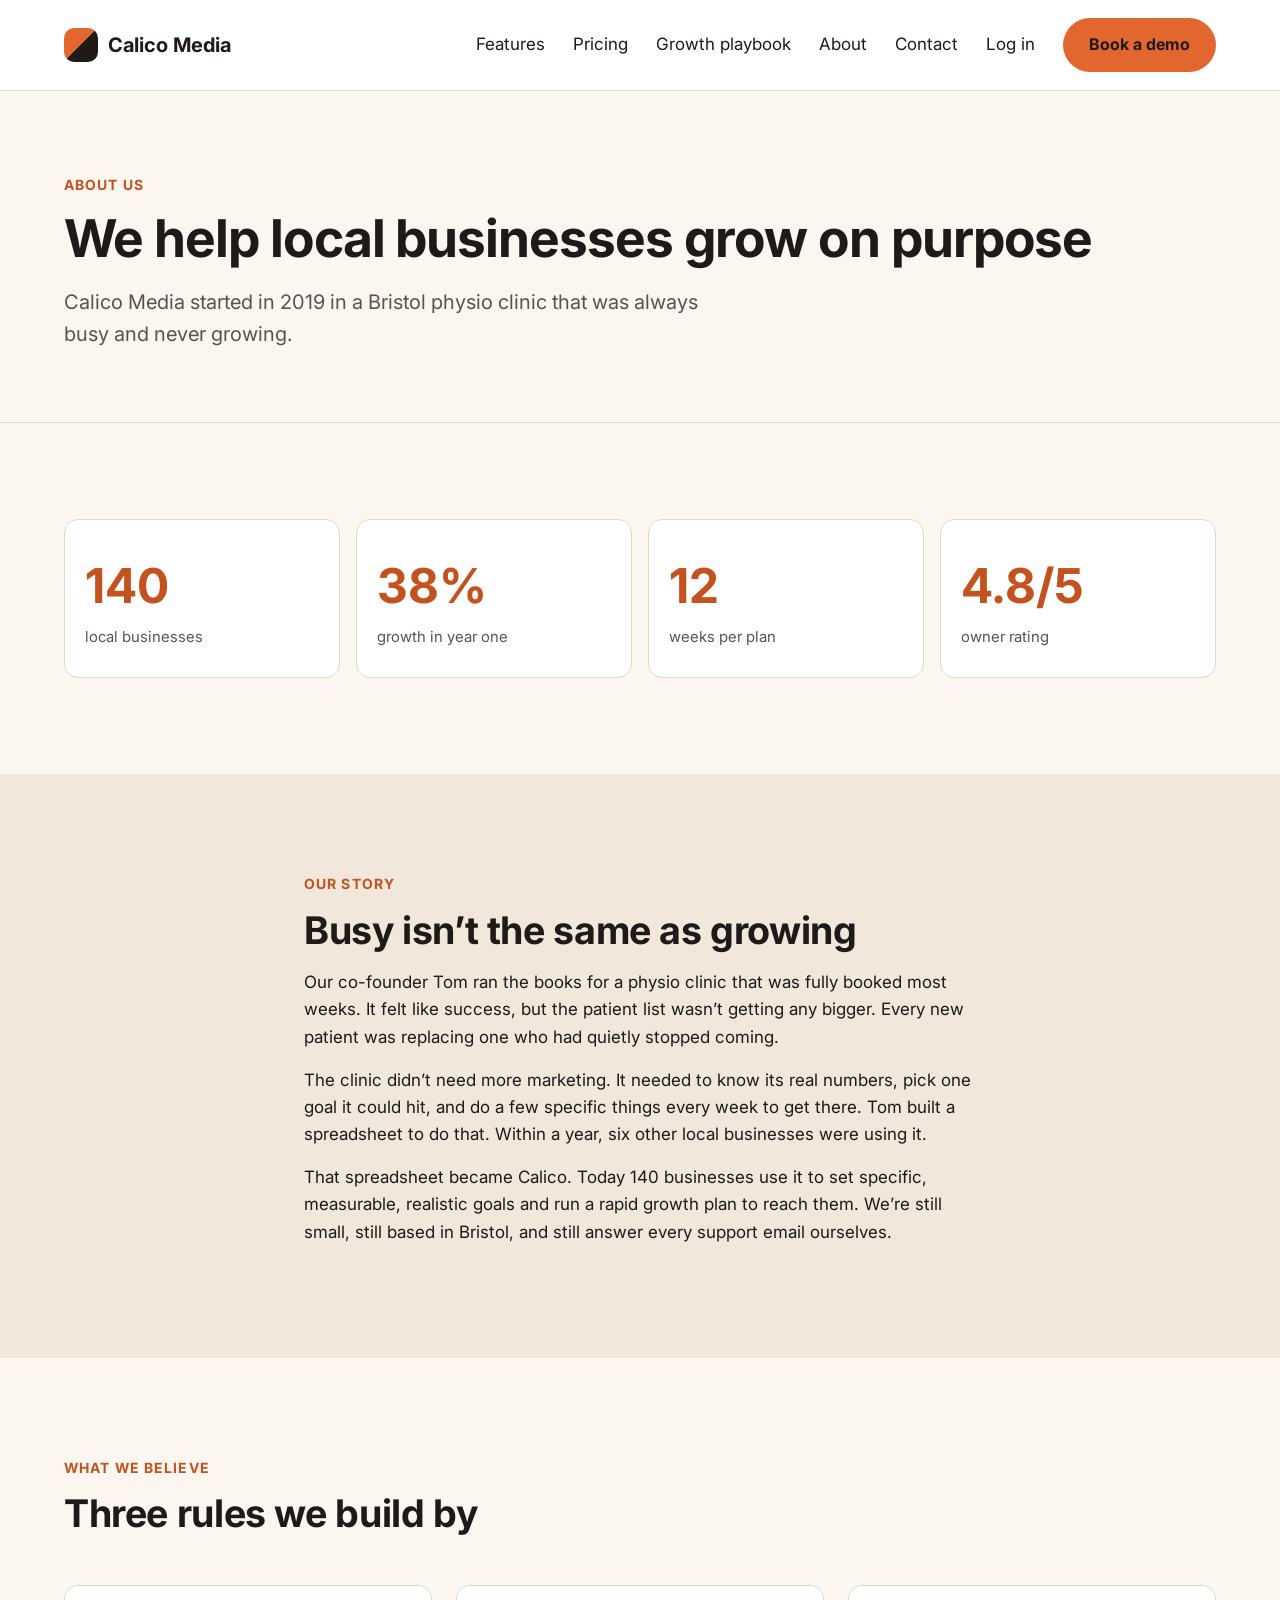
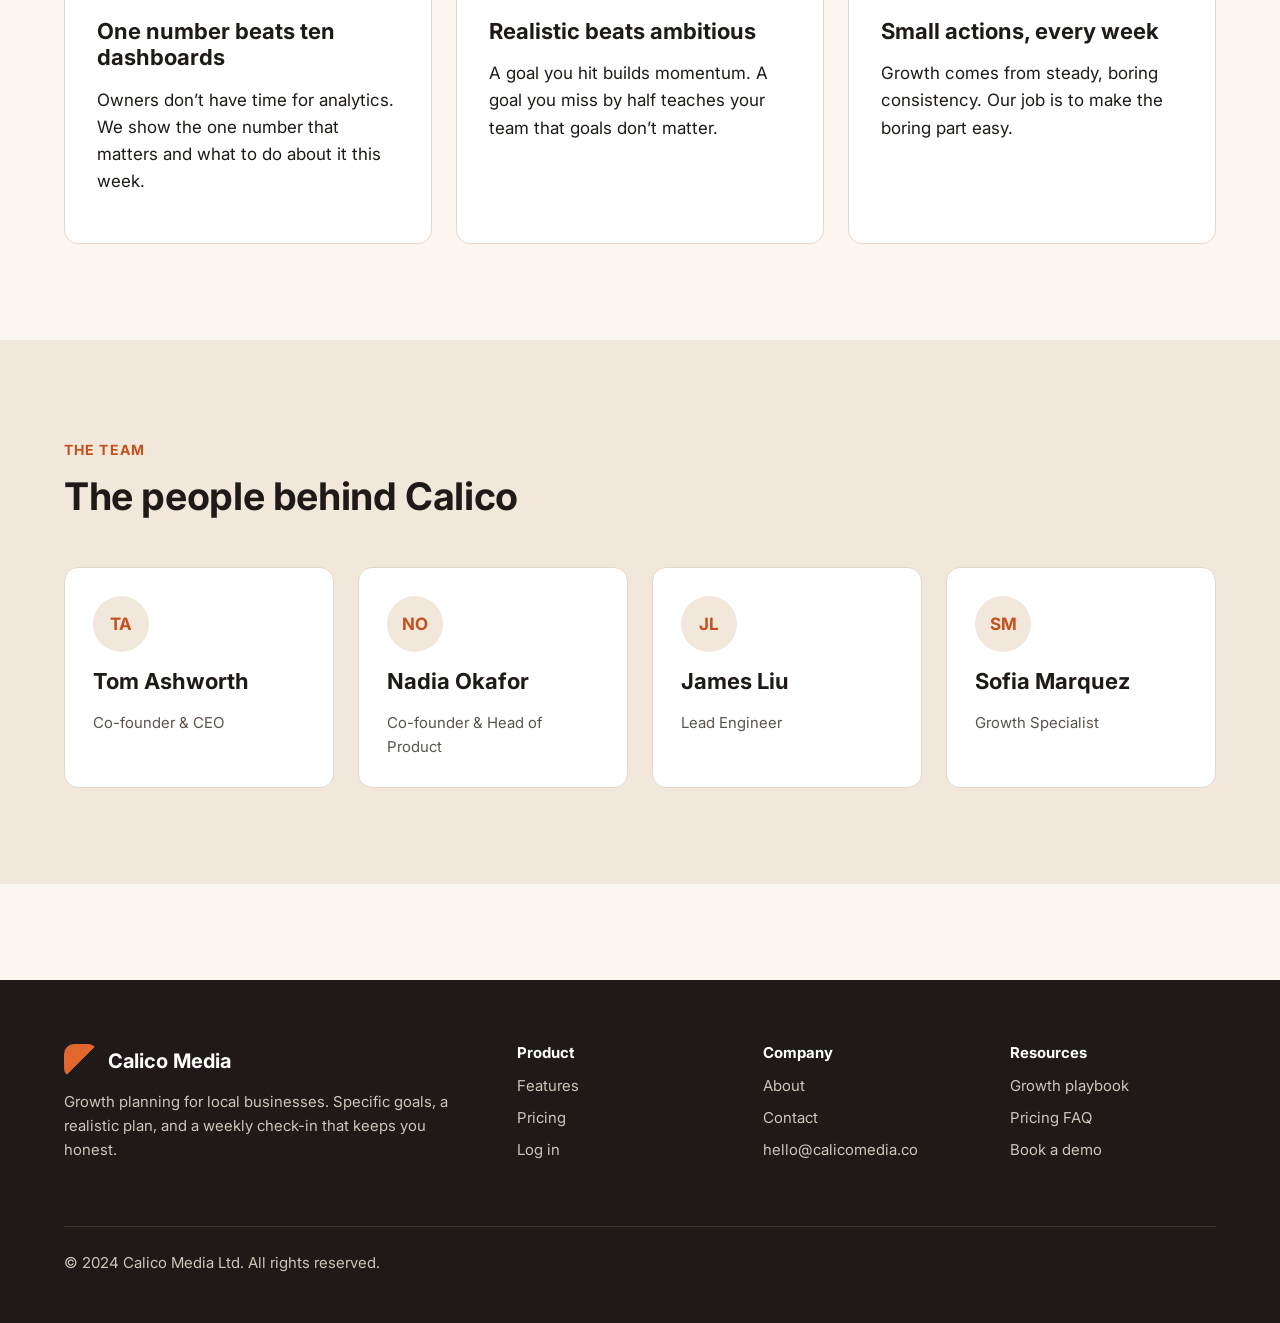
==== public/about.html @ 0d1ecfc9 "nav update" ====
<!DOCTYPE html>
<html lang="en">
<head>
  <meta charset="utf-8">
  <meta name="viewport" content="width=device-width, initial-scale=1">
  <title>About | Calico Media</title>
  <meta name="description" content="Calico Media builds growth planning software for local businesses. Here is who we are and why we started.">
  <link rel="preconnect" href="https://fonts.googleapis.com">
  <link rel="preconnect" href="https://fonts.gstatic.com" crossorigin>
  <link href="https://fonts.googleapis.com/css2?family=Inter:wght@100;200;300;400;500;600;700;800;900&display=swap" rel="stylesheet">
  <script src="js/index.js"></script>
  <link rel="stylesheet" href="css/styles.css">
</head>
<body>
  <header class="site-header">
    <div class="container">
      <a class="logo" href="index.html"><span class="logo-mark"></span>Calico Media</a>
      <nav aria-label="Main">
        <ul class="nav-links">
          <li><a href="features.html">Features</a></li>
          <li><a href="pricing.html">Pricing</a></li>
          <li><a href="#playbook">Growth playbook</a></li>
          <li><a href="about.html">About</a></li>
          <li><a href="contact.html">Contact</a></li>
          <li><a href="https://app.calicomedia.co/login">Log in</a></li>
          <li><a class="btn" href="contact.html">Book a demo</a></li>
        </ul>
        <button class="btn__menu" onclick="openMenu()">
          <i class="fa-solid fa-bars"></i>
        </button>
        <div class="btn__menu menu__backdrop">
          <button class="btn__menu btn__menu--close" onclick="closeMenu()">
            <i class="fa-solid fa-x"></i>
          </button>
          <ul class="menu__links">
            <li class="menu__list"><a href="features.html" class="menu__link" onclick="closeMenu()">Features</a></li>
            <li class="menu__list"><a href="pricing.html" class="menu__link" onclick="closeMenu()">Pricing</a></li>
            <li class="menu__list"><a href="#playbook" class="menu__link" onclick="closeMenu()">Growth playbook</a></li>
            <li class="menu__list"><a href="about.html" class="menu__link" onclick="closeMenu()">About</a></li>
            <li class="menu__list"><a href="contact.html" class="menu__link" onclick="closeMenu()">Contact</a></li>
            <li class="menu__list"><a href="https://app.calicomedia.co/login" class="menu__link" onclick="closeMenu()">Log in</a></li>
            <li class="menu__list"><a href="contact.html" class="menu__link">Book a demo</a></li>
          </ul>
        </div>
      </nav>
    </div>
  </header>

  <main>
    <section class="page-header">
      <div class="container">
        <span class="eyebrow">About us</span>
        <h1>We help local businesses grow on purpose</h1>
        <p class="lead">Calico Media started in 2019 in a Bristol physio clinic that was always busy and never growing.</p>
      </div>
    </section>

    <section class="section">
      <div class="container">
        <div class="stats">
          <div class="stat">
            <span class="stat-number">140</span>
            <span class="stat-label">local businesses</span>
          </div>
          <div class="stat">
            <span class="stat-number">38%</span>
            <span class="stat-label">growth in year one</span>
          </div>
          <div class="stat">
            <span class="stat-number">12</span>
            <span class="stat-label">weeks per plan</span>
          </div>
          <div class="stat">
            <span class="stat-number">4.8/5</span>
            <span class="stat-label">owner rating</span>
          </div>
        </div>
      </div>
    </section>

    <section class="section section--sand">
      <div class="container prose">
        <span class="eyebrow">Our story</span>
        <h2>Busy isn&rsquo;t the same as growing</h2>
        <p>Our co-founder Tom ran the books for a physio clinic that was fully booked most weeks. It felt like success, but the patient list wasn&rsquo;t getting any bigger. Every new patient was replacing one who had quietly stopped coming.</p>
        <p>The clinic didn&rsquo;t need more marketing. It needed to know its real numbers, pick one goal it could hit, and do a few specific things every week to get there. Tom built a spreadsheet to do that. Within a year, six other local businesses were using it.</p>
        <p>That spreadsheet became Calico. Today 140 businesses use it to set specific, measurable, realistic goals and run a rapid growth plan to reach them. We&rsquo;re still small, still based in Bristol, and still answer every support email ourselves.</p>
      </div>
    </section>

    <section class="section">
      <div class="container">
        <div class="section-intro">
          <span class="eyebrow">What we believe</span>
          <h2>Three rules we build by</h2>
        </div>
        <div class="steps">
          <div class="step">
            <h3>One number beats ten dashboards</h3>
            <p>Owners don&rsquo;t have time for analytics. We show the one number that matters and what to do about it this week.</p>
          </div>
          <div class="step">
            <h3>Realistic beats ambitious</h3>
            <p>A goal you hit builds momentum. A goal you miss by half teaches your team that goals don&rsquo;t matter.</p>
          </div>
          <div class="step">
            <h3>Small actions, every week</h3>
            <p>Growth comes from steady, boring consistency. Our job is to make the boring part easy.</p>
          </div>
        </div>
      </div>
    </section>

    <section class="section section--sand">
      <div class="container">
        <div class="section-intro">
          <span class="eyebrow">The team</span>
          <h2>The people behind Calico</h2>
        </div>
        <div class="team-grid">
          <div class="person">
            <div class="avatar">TA</div>
            <h3>Tom Ashworth</h3>
            <p>Co-founder &amp; CEO</p>
          </div>
          <div class="person">
            <div class="avatar">NO</div>
            <h3>Nadia Okafor</h3>
            <p>Co-founder &amp; Head of Product</p>
          </div>
          <div class="person">
            <div class="avatar">JL</div>
            <h3>James Liu</h3>
            <p>Lead Engineer</p>
          </div>
          <div class="person">
            <div class="avatar">SM</div>
            <h3>Sofia Marquez</h3>
            <p>Growth Specialist</p>
          </div>
        </div>
      </div>
    </section>
  </main>

  <footer class="site-footer">
    <div class="container">
      <div class="footer-grid">
        <div>
          <a class="logo" href="index.html"><span class="logo-mark"></span>Calico Media</a>
          <p>Growth planning for local businesses. Specific goals, a realistic plan, and a weekly check-in that keeps you honest.</p>
        </div>
        <div>
          <h4>Product</h4>
          <ul>
            <li><a href="features.html">Features</a></li>
            <li><a href="pricing.html">Pricing</a></li>
            <li><a href="https://app.calicomedia.co/login">Log in</a></li>
          </ul>
        </div>
        <div>
          <h4>Company</h4>
          <ul>
            <li><a href="about.html">About</a></li>
            <li><a href="contact.html">Contact</a></li>
            <li><a href="mailto:hello@calicomedia.co">hello@calicomedia.co</a></li>
          </ul>
        </div>
        <div>
          <h4>Resources</h4>
          <ul>
            <li><a href="index.html#playbook">Growth playbook</a></li>
            <li><a href="pricing.html#faq">Pricing FAQ</a></li>
            <li><a href="contact.html">Book a demo</a></li>
          </ul>
        </div>
      </div>
      <div class="footer-bottom">
        <p>&copy; 2024 Calico Media Ltd. All rights reserved.</p>
      </div>
    </div>
  </footer>
</body>
</html>
---- public/css/styles.css ----
/* Calico Media marketing site */

@font-face {
  font-family: 'Inter';
  src: url('../Fonts/Inter/static/Inter18pt-Regular.woff2') format('woff2');
  font-weight: 400;
  font-style: normal;
}

@font-face {
  font-family: 'Inter';
  src: url('../Fonts/Inter/static/Inter18pt-Bold.woff2') format('woff2');
  font-weight: 700;
  font-style: normal;
}

:root {
  --ink: #1f1a17;
  --ink-soft: #5b524c;
  --cream: #fbf6ef;
  --sand: #f1e7da;
  --white: #ffffff;
  --orange: #e2672f;
  --orange-dark: #c4521f;
  --teal: #1f6f6b;
  --line: #e4d8c8;
  --radius: 14px;
}

*,
*::before,
*::after {
  box-sizing: border-box;
}

body {
  margin: 0;
  font-family: 'Inter', sans-serif;
  font-weight: 400;
  font-size: 17px;
  line-height: 1.6;
  color: var(--ink);
  background: var(--cream);
}

h1,
h2,
h3,
h4 {
  font-weight: 700;
  line-height: 1.2;
  margin: 0 0 16px;
}

h1 {
  font-size: 52px;
  letter-spacing: -0.02em;
}

h2 {
  font-size: 38px;
  letter-spacing: -0.01em;
}

h3 {
  font-size: 22px;
}

p {
  margin: 0 0 16px;
}

a {
  color: var(--teal);
}

img {
  max-width: 100%;
}

.container {
  max-width: 1200px;
  margin: 0 auto;
  padding: 0 24px;
}

.section {
  padding: 96px 0;
}

.section--sand {
  background: var(--sand);
}

.eyebrow {
  display: inline-block;
  font-size: 14px;
  font-weight: 700;
  letter-spacing: 0.08em;
  text-transform: uppercase;
  color: var(--orange-dark);
  margin-bottom: 12px;
}

.lead {
  font-size: 20px;
  color: var(--ink-soft);
  max-width: 640px;
}

.section-intro {
  max-width: 680px;
  margin-bottom: 48px;
}

.btn {
  display: inline-block;
  padding: 14px 26px;
  border-radius: 999px;
  background: var(--orange);
  color: var(--white);
  font-weight: 700;
  text-decoration: none;
  border: 0;
  font-size: 16px;
  font-family: inherit;
  cursor: pointer;
}

.btn:hover {
  background: var(--orange-dark);
}

.btn--ghost {
  background: transparent;
  color: inherit;
  box-shadow: inset 0 0 0 2px currentColor;
}

.btn--ghost:hover {
  background: rgba(255, 255, 255, 0.1);
}

/* 

  Header 
  
*/

.site-header {
  background: var(--white);
  border-bottom: 1px solid var(--line);
}

.site-header .container {
  display: flex;
  flex-wrap: wrap;
  align-items: center;
  justify-content: space-between;
  gap: 12px 32px;
  padding-top: 18px;
  padding-bottom: 18px;
}

.logo {
  display: flex;
  align-items: center;
  gap: 10px;
  flex-shrink: 0;
  font-size: 20px;
  font-weight: 700;
  color: var(--ink);
  text-decoration: none;
}

.logo-mark {
  width: 34px;
  height: 34px;
  border-radius: 10px;
  background: linear-gradient(135deg, var(--orange) 0%, var(--orange) 50%, var(--ink) 50%, var(--ink) 100%);
}

.nav-links {
  display: flex;
  flex-wrap: wrap;
  align-items: center;
  gap: 8px 28px;
  list-style: none;
  margin: 0;
  padding: 0;
}

.nav-links a {
  color: var(--ink);
  text-decoration: none;
}

.nav-links a:hover,
.nav-links a[aria-current='page'] {
  color: var(--orange-dark);
}

.site-header--home {
  background: var(--ink);
  border-bottom: 0;
}

.site-header--home .logo,
.site-header--home .nav-links a {
  color: var(--white);
}

.site-header--home .logo-mark {
  background: linear-gradient(135deg, var(--orange) 0%, var(--orange) 50%, var(--white) 50%, var(--white) 100%);
}

.site-header--home .container {
  flex-wrap: nowrap;
}

.site-header--home nav {
  min-width: 0;
}

.site-header--home .nav-links {
  flex-wrap: nowrap;
  gap: 0;
}

.site-header--home .nav-links li {
  min-width: 0;
}

.site-header--home .nav-links a {
  display: block;
  padding: 0 14px;
  white-space: nowrap;
}

.site-header--home .nav-links li:last-child {
  flex-shrink: 0;
}

.site-header--home .nav-links .btn {
  margin-left: 12px;
  padding: 10px 20px;
}

.site-header nav {
  display: flex;
  align-items: center;
  gap: 16px;
}

.btn__menu {
  display: none;
  width: 44px;
  height: 44px;
  text-align: center;
  background: transparent;
  border: 0;
}

.menu__backdrop {
  position: fixed;
  background-color: var(--white);
  top: 0;
  left: 100%;
  width: 100vw;
  height: 100vh;
  z-index: 100;
  display: flex;
  justify-content: center;
  align-items: center;
  transition: all 300ms ease-in-out;
  opacity: 0;
  visibility: hidden;
}

.menu--open .menu__backdrop {
  visibility: visible;
  left: 0;
  opacity: 1;
}

.menu--open {
  max-height: 100vh;
  overflow-y: hidden;
}

.btn__menu--close {
  position: absolute;
  top: 20px;
  right: 40px;
  padding: 8;
  cursor: pointer;
}

.menu__links { 
  list-style: none;
  margin-top: 100px;
  padding: 0;
  display: flex;
  flex-direction: column;
  justify-content: center;
  align-items: center;
  gap: 12px;
}

.menu__link {
  text-decoration: none;
  color: #f06449;
  font-size: 24px;
}

.menu__list {
  padding: 24px 0;
  font-weight: 700;
}

.fa-bars {
  width: 32px;
  height: auto;
  color: #e2672f;
  cursor: pointer;
}

.fa-x {
  width: 24px;
  height: auto;
  color:#1f1a17
}

/* 

  Home hero 
  
*/

.hero {
  background: var(--ink);
  color: var(--white);
  padding: 56px 0 88px;
}

.hero-inner {
  display: flex;
  align-items: center;
  gap: 56px;
}

.hero-text {
  flex: 1;
}

.hero-text .lead {
  color: #d9cfc5;
}

.hero-actions {
  display: flex;
  flex-wrap: wrap;
  gap: 12px;
  margin-top: 32px;
}

.hero-media {
  width: 600px;
  flex-shrink: 0;
}

.hero-image {
  width: 100%;
  aspect-ratio: 4 / 3;
  object-fit: cover;
  border-radius: var(--radius);
  display: block;
}

/* 

  Trust strip 
  
*/

.trust {
  padding: 40px 0;
  border-bottom: 1px solid var(--line);
  text-align: center;
}

.trust p {
  color: var(--ink-soft);
  font-size: 15px;
}

.trust-list {
  display: flex;
  flex-wrap: wrap;
  justify-content: center;
  gap: 12px 40px;
  list-style: none;
  margin: 0;
  padding: 0;
  font-weight: 700;
  font-size: 18px;
  color: #8a7d72;
}

/* 

  Steps 
  
*/

.steps {
  display: grid;
  grid-template-columns: repeat(auto-fit, minmax(240px, 1fr));
  gap: 24px;
}

.step {
  background: var(--white);
  border: 1px solid var(--line);
  border-radius: var(--radius);
  padding: 32px;
}

.step-number {
  display: inline-flex;
  align-items: center;
  justify-content: center;
  width: 40px;
  height: 40px;
  border-radius: 50%;
  background: var(--sand);
  color: var(--orange-dark);
  font-weight: 700;
  margin-bottom: 16px;
}

/* 

  Check list 
  
*/

.check-list {
  list-style: none;
  margin: 24px 0 0;
  padding: 0;
}

.check-list li {
  position: relative;
  padding-left: 32px;
  margin-bottom: 14px;
}

.check-list li::before {
  content: '';
  position: absolute;
  left: 0;
  top: 6px;
  width: 16px;
  height: 16px;
  border-radius: 50%;
  background: var(--teal);
  box-shadow: inset 0 0 0 4px #cfe6e4;
}

/* 

  FAQ 
  
*/

.faq {
  max-width: 820px;
}

.faq details {
  border-top: 1px solid var(--line);
  padding: 20px 0;
}

.faq details:last-child {
  border-bottom: 1px solid var(--line);
}

.faq summary {
  font-weight: 700;
  font-size: 19px;
  cursor: pointer;
}

.faq details p {
  margin-top: 12px;
  color: var(--ink-soft);
}

/* 

  Feature rows 
  
*/

.feature-row {
  display: grid;
  grid-template-columns: 1fr 1fr;
  gap: 64px;
  align-items: center;
  margin-bottom: 96px;
}

.feature-row:last-child {
  margin-bottom: 0;
}

.feature-row--reverse .feature-media {
  order: 2;
}

.feature-media img {
  display: block;
  width: 100%;
  aspect-ratio: 4 / 3;
  object-fit: cover;
  border-radius: var(--radius);
}

/* 

  Playbook 
  
*/

.playbook-grid {
  display: grid;
  grid-template-columns: repeat(auto-fit, minmax(300px, 1fr));
  gap: 28px;
}

/* 

  Card grid 
  
*/

.card-grid {
  display: grid;
  grid-template-columns: repeat(3, 1fr);
  gap: 28px;
}

.card {
  background: var(--white);
  border: 1px solid var(--line);
  border-radius: var(--radius);
  overflow: hidden;
}

.card img {
  display: block;
  width: 100%;
  aspect-ratio: 16 / 10;
  object-fit: cover;
}

.card-body {
  padding: 24px 28px 28px;
}

.card-body p {
  color: var(--ink-soft);
}

.card-tag {
  font-size: 13px;
  font-weight: 700;
  text-transform: uppercase;
  letter-spacing: 0.06em;
  color: var(--teal);
}

.icon-dot {
  width: 44px;
  height: 44px;
  border-radius: 12px;
  background: var(--sand);
  margin-bottom: 18px;
  position: relative;
}

.icon-dot::after {
  content: '';
  position: absolute;
  inset: 13px;
  border-radius: 50%;
  background: var(--orange);
}

/* 

  CTA band 
  
*/

.cta-band {
  background: var(--ink);
  color: var(--white);
  border-radius: 24px;
  overflow: hidden;
}

.cta-band img {
  display: block;
  width: 100%;
  aspect-ratio: 21 / 8;
  object-fit: cover;
}

.cta-body {
  padding: 48px;
  display: flex;
  flex-wrap: wrap;
  align-items: center;
  justify-content: space-between;
  gap: 24px;
}

.cta-body h2 {
  margin: 0;
  max-width: 620px;
}

/* Page header (inner pages) */

.page-header {
  padding: 80px 0 56px;
  border-bottom: 1px solid var(--line);
}

/* 

  Pricing 
  
*/

.pricing-grid {
  display: grid;
  grid-template-columns: repeat(auto-fit, minmax(260px, 1fr));
  gap: 24px;
  align-items: stretch;
}

.pricing-card {
  background: var(--white);
  border: 1px solid var(--line);
  border-radius: var(--radius);
  padding: 36px 32px;
  display: flex;
  flex-direction: column;
}

.pricing-card--featured {
  border: 2px solid var(--orange);
  box-shadow: 0 24px 48px rgba(226, 103, 47, 0.14);
}

.plan-badge {
  align-self: flex-start;
  font-size: 13px;
  font-weight: 700;
  background: var(--orange);
  color: var(--white);
  border-radius: 999px;
  padding: 4px 12px;
  margin-bottom: 16px;
}

.price {
  font-size: 48px;
  font-weight: 700;
  margin: 8px 0 4px;
}

.price small {
  font-size: 17px;
  font-weight: 400;
  color: var(--ink-soft);
}

.pricing-card .check-list {
  flex: 1;
  margin-bottom: 28px;
}

.pricing-card .btn {
  text-align: center;
}

.pricing-note {
  margin-top: 32px;
  color: var(--ink-soft);
  font-size: 15px;
}

/* 

  About 
  
*/

.stats {
  display: grid;
  grid-template-columns: repeat(auto-fit, minmax(160px, 1fr));
  gap: 16px;
}

.stat {
  background: var(--white);
  border: 1px solid var(--line);
  border-radius: var(--radius);
  padding: 28px 20px;
}

.stat-number {
  display: block;
  font-size: 48px;
  font-weight: 700;
  color: var(--orange-dark);
}

.stat-label {
  display: block;
  font-size: 15px;
  color: var(--ink-soft);
}

.prose {
  max-width: 720px;
}

.team-grid {
  display: grid;
  grid-template-columns: repeat(auto-fit, minmax(220px, 1fr));
  gap: 24px;
}

.person {
  background: var(--white);
  border: 1px solid var(--line);
  border-radius: var(--radius);
  padding: 28px;
}

.avatar {
  width: 56px;
  height: 56px;
  border-radius: 50%;
  background: var(--sand);
  color: var(--orange-dark);
  display: flex;
  align-items: center;
  justify-content: center;
  font-weight: 700;
  margin-bottom: 16px;
}

.person p {
  color: var(--ink-soft);
  font-size: 15px;
  margin: 0;
}

/* 

  Contact 
  
*/

.contact-layout {
  display: grid;
  grid-template-columns: 3fr 2fr;
  gap: 64px;
}

.contact-form label {
  display: block;
  font-weight: 700;
  margin-bottom: 6px;
}

.contact-form input,
.contact-form textarea {
  display: block;
  width: 100%;
  font: inherit;
  padding: 12px 14px;
  border: 1px solid var(--line);
  border-radius: 10px;
  background: var(--white);
  margin-bottom: 20px;
}

.contact-form textarea {
  min-height: 160px;
  resize: vertical;
}

.form-status {
  margin-top: 16px;
  font-weight: 700;
}

.form-status--success {
  color: var(--teal);
}

.form-status--error {
  color: #b3261e;
}

.contact-aside {
  background: var(--white);
  border: 1px solid var(--line);
  border-radius: var(--radius);
  padding: 32px;
  align-self: start;
}

.contact-aside h3 {
  font-size: 18px;
  margin-top: 24px;
  margin-bottom: 6px;
}

.contact-aside h3:first-child {
  margin-top: 0;
}

.contact-aside p {
  color: var(--ink-soft);
  margin: 0;
}

/* 

  Footer 
  
*/

.site-footer {
  background: var(--ink);
  color: #cfc5bb;
  padding: 64px 0 32px;
  margin-top: 96px;
  font-size: 15px;
}

.footer-grid {
  display: grid;
  grid-template-columns: 2fr 1fr 1fr 1fr;
  gap: 40px;
}

.site-footer h4 {
  color: var(--white);
  font-size: 15px;
  margin-bottom: 12px;
}

.site-footer ul {
  list-style: none;
  margin: 0;
  padding: 0;
}

.site-footer li {
  margin-bottom: 8px;
}

.site-footer a {
  color: #cfc5bb;
  text-decoration: none;
}

.site-footer a:hover {
  color: var(--white);
}

.site-footer .logo {
  color: var(--white);
  margin-bottom: 12px;
}

.footer-bottom {
  border-top: 1px solid #3a322d;
  margin-top: 48px;
  padding-top: 24px;
}

@media (max-width: 1100px) {
  .hero-media {
    width: 100%;
  }

  .nav-links {
    flex-wrap: wrap;
  }

  .container {
    display: flex;
    flex-direction: column;
  }

  .eyebrow {
    padding: 0;
  }

  .item5 {
    order: 2;
    padding-bottom: 32px;
    padding-top: 0;
  }

  .item4 {
    order: 5;
  }

  .hero-inner {
    padding: 0 14px;
  }

  .hero-text > div:nth-child(3) {
    order: 3;
  }
  .hero-text > div:nth-child(2) {
    order: 3;
  }
}

@media (max-width: 768px) {

  .site-header--home, .nav-links {
    display: none;
  }
  
  .container {
    flex-wrap: nowrap;
  }

  .btn__menu {
    display: block;
  }

  .hero-inner {
    flex-direction: column;
    align-items: stretch;
    gap: 0;
  }

  .hero-text {
    display: contents;
  }

  .hero-media {
    width: 100%;
    margin-top: 32px;
  }

  .hero-actions {
    justify-content: center;
  }

  h1 {
    font-size: 40px;
  }

  h2 {
    font-size: 30px;
  }

  .hero {
    display: flex;
    flex-direction: column;
    align-items: center;
  }

  .playbook-grid {
    grid-template-columns: 1fr;
  }

  .section {
    padding: 64px 0;
    
  }

  .feature-row {
    grid-template-columns: 1fr;
    gap: 32px;
    margin-bottom: 64px;
  }

  .feature-row--reverse .feature-media {
    order: 0;
  }

  .card-grid {
    grid-template-columns: repeat(2, 1fr);
  }

  .contact-layout {
    grid-template-columns: 1fr;
    gap: 40px;
  }

  .footer-grid {
    grid-template-columns: 1fr 1fr;
  }

  header .container {
    flex-direction: row;
  }
}

@media (max-width: 480px) {
  h1 {
    font-size: 34px;
  }

  .card-grid {
    grid-template-columns: 1fr;
  }

  .cta-body {
    padding: 32px 24px;
  }

  .footer-grid {
    grid-template-columns: 1fr;
  }
}
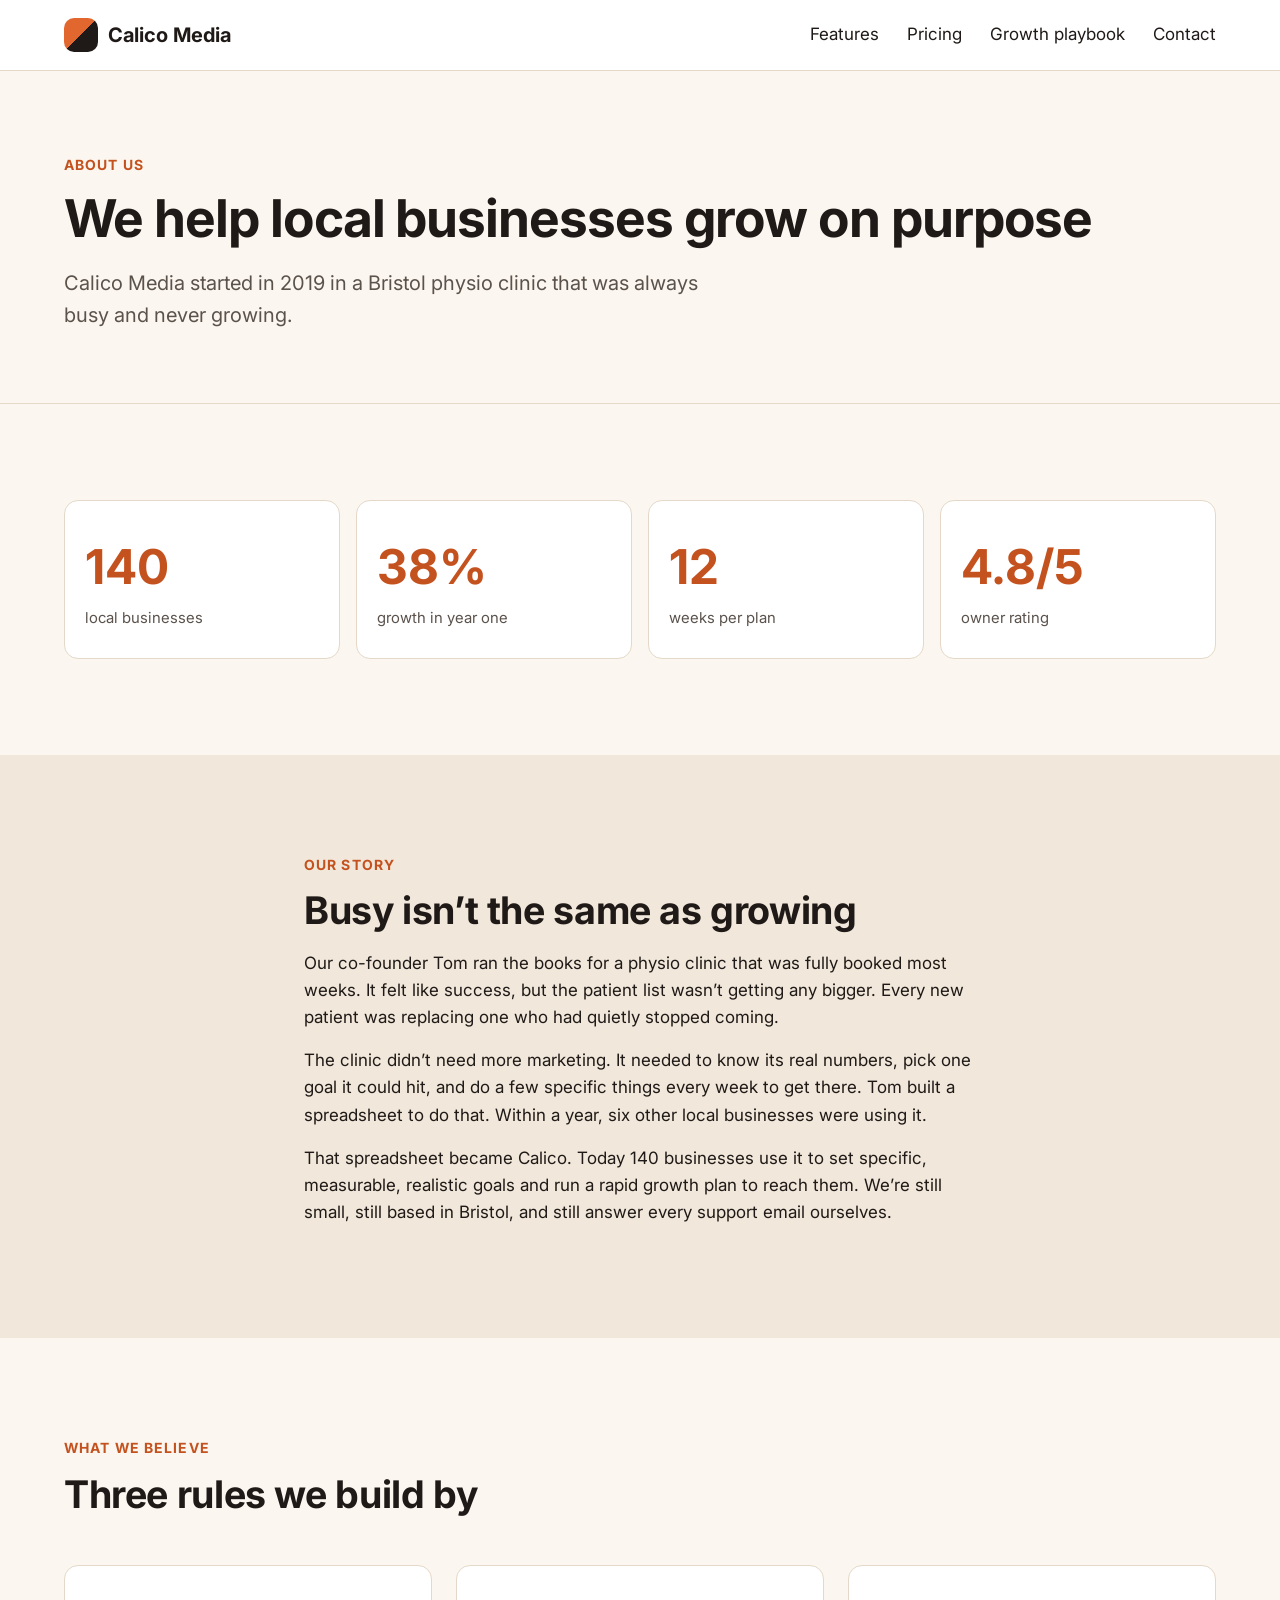
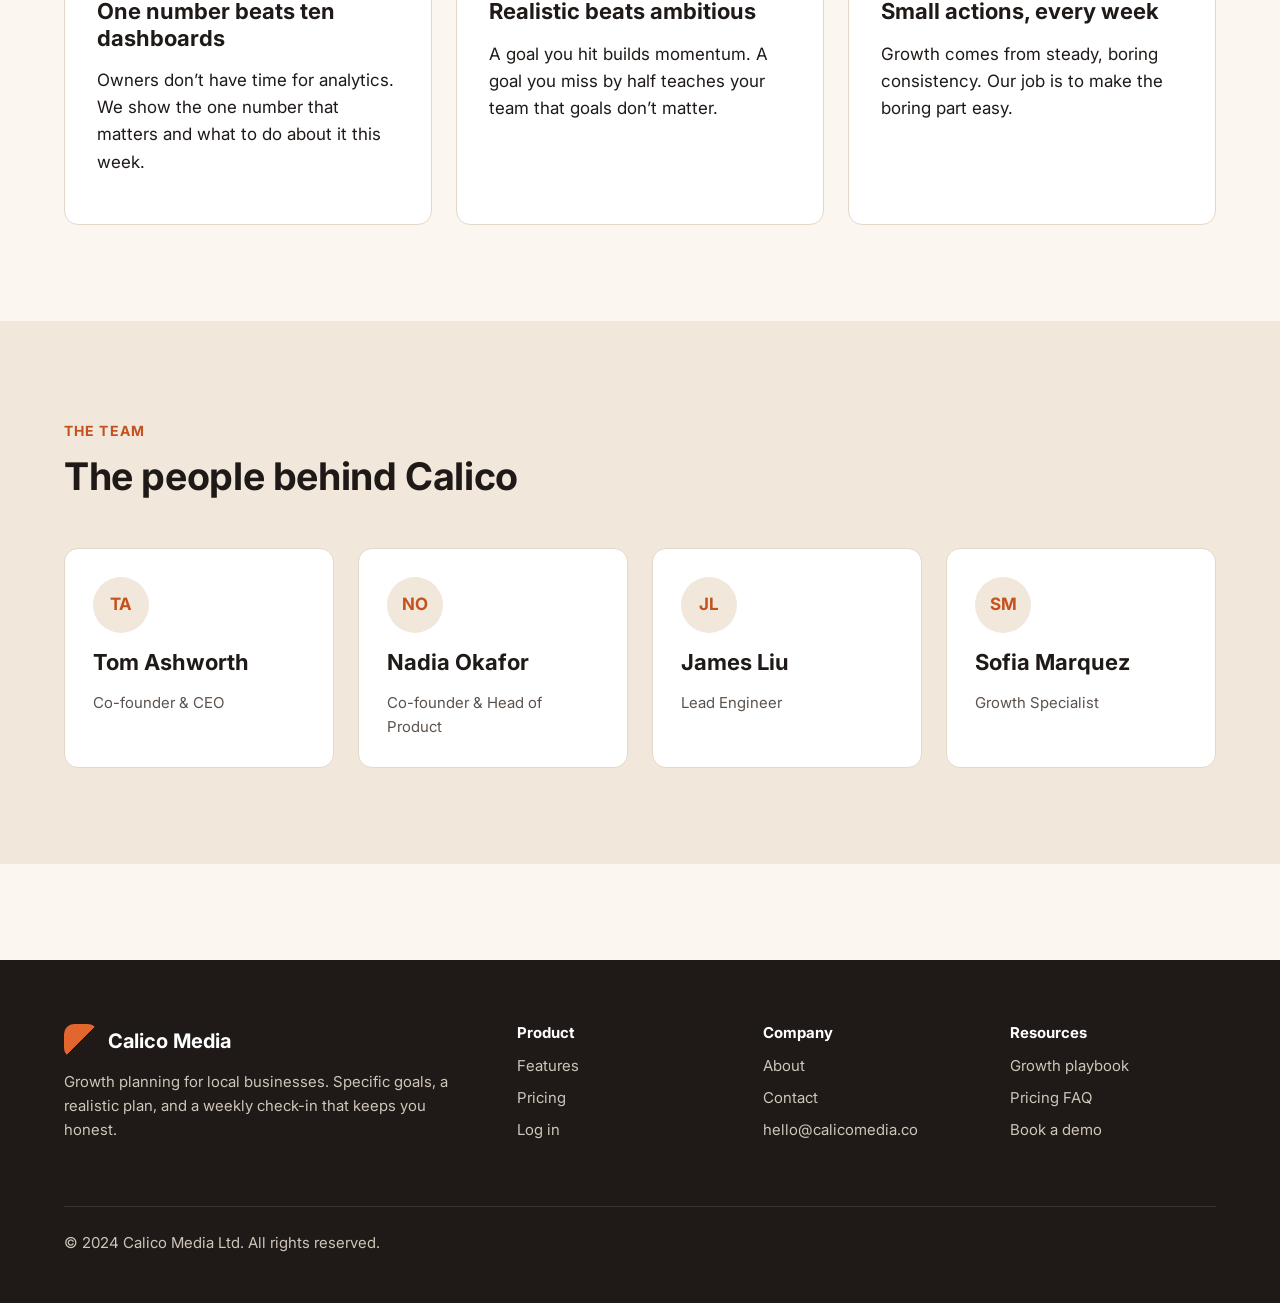
==== commit 4d18f93f: "nav update3" ====
--- a/public/about.html
+++ b/public/about.html
@@ -20,10 +20,7 @@
           <li><a href="features.html">Features</a></li>
           <li><a href="pricing.html">Pricing</a></li>
           <li><a href="#playbook">Growth playbook</a></li>
-          <li><a href="about.html">About</a></li>
           <li><a href="contact.html">Contact</a></li>
-          <li><a href="https://app.calicomedia.co/login">Log in</a></li>
-          <li><a class="btn" href="contact.html">Book a demo</a></li>
         </ul>
         <button class="btn__menu" onclick="openMenu()">
           <i class="fa-solid fa-bars"></i>
--- a/public/css/styles.css
+++ b/public/css/styles.css
@@ -943,8 +943,15 @@
 
 @media (max-width: 768px) {
 
-  .site-header--home, .nav-links {
+  .site-header--home .nav-links {
     display: none;
+  }
+
+  .site-header .nav-links {
+    display: flex;
+    justify-content: center;
+    text-align: center;
+    width: 100%;
   }
   
   .container {
@@ -1026,6 +1033,18 @@
 }
 
 @media (max-width: 480px) {
+
+  .site-header .nav-links {
+    display: flex;
+    justify-content: center;
+    text-align: center;
+    width: 100%;
+  }
+
+  .site-header .logo {
+    margin: 0 auto;
+  }
+
   h1 {
     font-size: 34px;
   }
